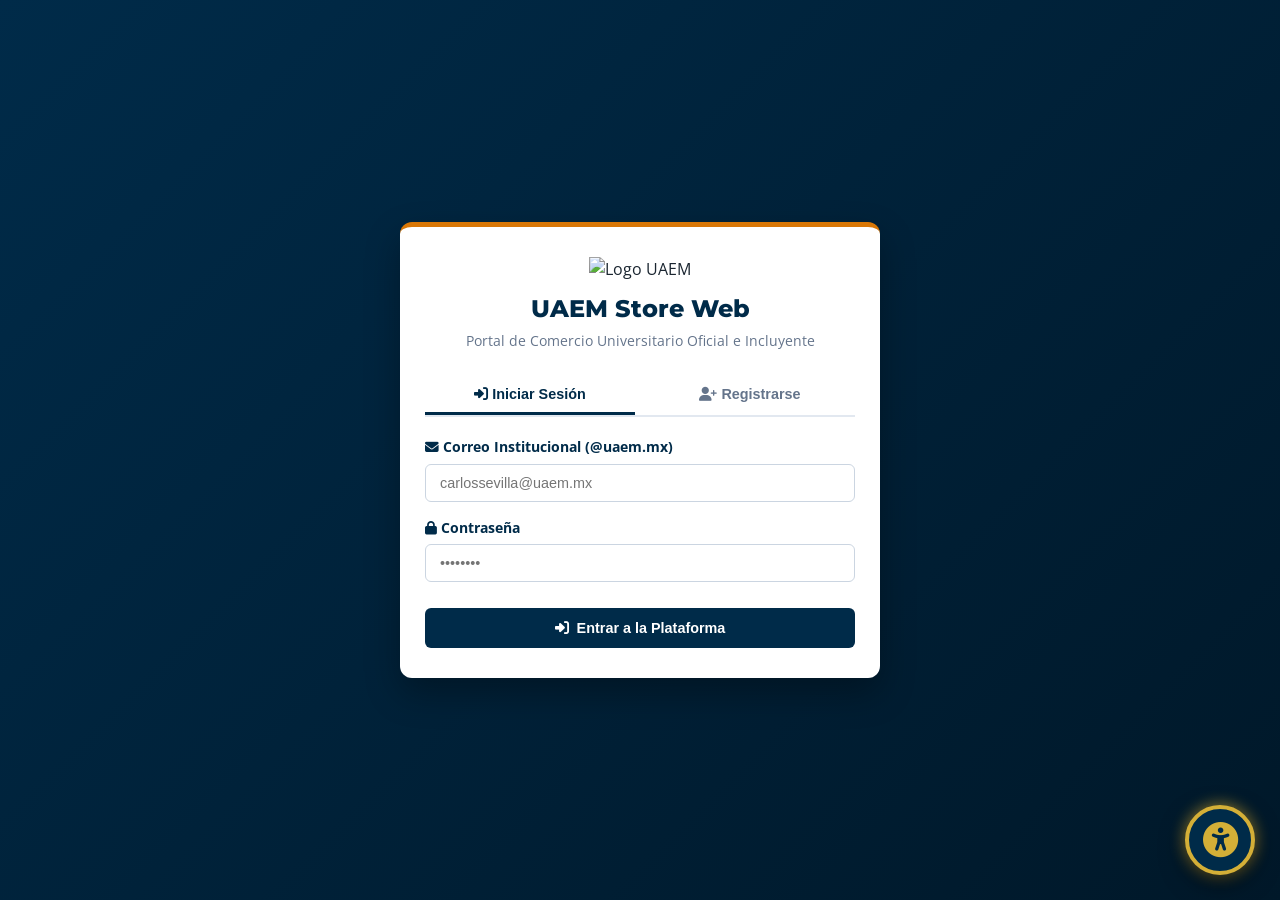
==== index.html @ d3c0f52d "Primer commit: Versión avanzada" ====
<!DOCTYPE html>
<html lang="es">
<head>
  <meta charset="UTF-8">
  <meta name="viewport" content="width=device-width, initial-scale=1.0, maximum-scale=1.0, user-scalable=no">
  <title>UAEM Store Web - Catálogo</title>
  
  <link href="https://fonts.googleapis.com/css2?family=Montserrat:wght@400;500;600;700;800&family=Open+Sans:wght@400;500;600&display=swap" rel="stylesheet">
  <link rel="stylesheet" href="https://cdnjs.cloudflare.com/ajax/libs/font-awesome/6.4.0/css/all.min.css">
  <link rel="stylesheet" href="https://cdn.jsdelivr.net/npm/sweetalert2@11/dist/sweetalert2.min.css">
  
  <!-- Estilos principales -->
  <link rel="stylesheet" href="main.css">

  <!-- Librería oficial de Supabase JS (Debe ir ANTES de main.js) -->
  <script src="https://cdn.jsdelivr.net/npm/@supabase/supabase-js@2"></script>
  <script src="https://cdn.jsdelivr.net/npm/sweetalert2@11"></script>
</head>
<body>

  <header>
    <div class="navbar">
      <a href="index.html" class="brand">
        <img src="https://upload.wikimedia.org/wikipedia/commons/2/25/Logo_uaem_morelos.png" alt="Escudo UAEM">
        <div><div class="brand-title">UAEM <span>Store Web</span></div><div class="brand-sub">UNIVERSIDAD AUTÓNOMA DEL ESTADO DE MORELOS</div></div>
      </a>
      <div class="nav-actions">
        <a href="index.html" class="nav-btn active"><i class="fa-solid fa-store"></i> Catálogo</a>
        <a href="mis-compras.html" class="nav-btn"><i class="fa-solid fa-receipt"></i> Mis Compras</a>
        <a href="mis-productos.html" class="nav-btn" id="btnNavMyProducts" style="display: none;"><i class="fa-solid fa-boxes-packing"></i> Mis Productos</a>
        <button class="nav-btn" onclick="openAddModal()"><i class="fa-solid fa-plus-circle"></i> Vender</button>
        <a href="carrito.html" class="nav-btn"><i class="fa-solid fa-cart-shopping"></i> Carrito <span class="badge" id="cartBadge">0</span></a>
        
        <div class="user-pill">
          <div class="avatar" id="userAvatar">CS</div>
          <div class="user-info"><span class="user-name" id="userNameDisplay">Usuario</span><span class="user-role" id="userRoleDisplay">Alumno</span></div>
        </div>

        <button class="btn-logout-navbar" onclick="logout()" title="Cerrar Sesión">
          <i class="fa-solid fa-right-from-bracket"></i> <span>Salir</span>
        </button>
      </div>
    </div>
    <div class="user-bar">
      <span><i class="fa-solid fa-circle-check" style="color: #4ade80;"></i> Sesión Institucional Verificada: <strong id="userEmailDisplay">correo@uaem.mx</strong></span>
      <span><i class="fa-solid fa-location-dot"></i> Campus Chamilpa & Sedes UAEM</span>
    </div>
  </header>

  <main>
    <div class="controls-card">
      <div class="search-box">
        <i class="fa-solid fa-magnifying-glass"></i>
        <input type="text" id="searchInput" class="form-control" placeholder="Buscar por artículo, libro, vendedor o facultad..." oninput="filterProducts()">
      </div>
      <div class="filter-pills">
        <button class="pill active" onclick="setCategoryFilter('all', this)">Todos</button>
        <button class="pill" onclick="setCategoryFilter('libros', this)"><i class="fa-solid fa-book"></i> Libros & Apuntes</button>
        <button class="pill" onclick="setCategoryFilter('papeleria', this)"><i class="fa-solid fa-pen-ruler"></i> Papelería</button>
        <button class="pill" onclick="setCategoryFilter('electronica', this)"><i class="fa-solid fa-laptop"></i> Electrónica</button>
        <button class="pill" onclick="setCategoryFilter('ropa', this)"><i class="fa-solid fa-shirt"></i> Ropa & Identidad</button>
        <button class="pill" onclick="setCategoryFilter('otros', this)"><i class="fa-solid fa-utensils"></i> Snacks & Salud</button>
      </div>
    </div>

    <div class="grid" id="productsGrid"></div>
  </main>

  <!-- MODAL DE PUBLICAR ARTÍCULO -->
  <div class="modal-overlay" id="productModal">
    <div class="modal-card">
      <div class="modal-header">
        <h3><i class="fa-solid fa-plus-circle"></i> Publicar Artículo en UAEM Store</h3>
        <span class="close-modal" onclick="closeProductModal()">&times;</span>
      </div>
      <form id="productForm" onsubmit="saveProductSubmit(event)">
        <div class="form-group"><label for="pName">Nombre del Producto</label><input type="text" id="pName" class="form-control" placeholder="Ej. Calculadora Casio" required></div>
        <div class="form-group">
          <label for="pCategory">Categoría</label>
          <select id="pCategory" class="form-control" required>
            <option value="libros">Libros & Apuntes</option>
            <option value="papeleria">Papelería y Arquitectura</option>
            <option value="electronica">Electrónica & Gadgets</option>
            <option value="ropa">Ropa e Identidad UAEM</option>
            <option value="otros">Snacks, Salud & General</option>
          </select>
        </div>
        <div style="display: flex; gap: 15px;">
          <div class="form-group" style="flex: 1;"><label for="pPrice">Precio ($ MXN)</label><input type="number" id="pPrice" class="form-control" min="1" step="0.5" required></div>
          <div class="form-group" style="flex: 1;"><label for="pStock">Unidades (Stock)</label><input type="number" id="pStock" class="form-control" min="1" required></div>
        </div>
        <div class="form-group">
          <label for="pSchedule"><i class="fa-solid fa-clock"></i> Horario de Entrega</label>
          <select id="pSchedule" class="form-control" required>
            <option value="Turno Matutino (7:00 AM - 1:00 PM)">Turno Matutino (7:00 AM - 1:00 PM)</option>
            <option value="Turno Vespertino (1:00 PM - 7:00 PM)">Turno Vespertino (1:00 PM - 7:00 PM)</option>
            <option value="Horario de Profesor (Previa Cita Cubículo)">Horario de Profesor / Cubículo</option>
            <option value="Entrega Inmediata entre Clases">Entrega Inmediata entre Clases</option>
          </select>
        </div>

        <div class="form-group">
          <label for="pDeliveryPoint"><i class="fa-solid fa-shield-cat" style="color: #059669;"></i> Punto de Entrega Seguro (Cámara & Botón de Pánico)</label>
          <select id="pDeliveryPoint" class="form-control" required></select>
        </div>

        <div class="form-group"><label for="pImage">URL de Imagen (Opcional)</label><input type="url" id="pImage" class="form-control"></div>
        <div style="background: #f1f5f9; padding: 12px; border-radius: 6px; margin-bottom: 18px; font-size: 0.82rem;"><i class="fa-solid fa-user-check"></i> <strong>Vendedor:</strong> <span id="detectedSeller"></span></div>
        <button type="submit" class="btn btn-primary" style="width: 100%;"><i class="fa-solid fa-cloud-arrow-up"></i> Publicar en Catálogo</button>
      </form>
    </div>
  </div>

  <footer>
    <p><strong>UAEM Store Web &copy; 2026</strong> - Portal Oficial de Comercio Universitario Incluyente</p>
  </footer>

  <script src="main.js"></script>
</body>
</html>
---- main.css ----
:root {
  --uaem-blue-dark: #001f3f;
  --uaem-blue-main: #002b49;
  --uaem-blue-light: #00407a;
  --uaem-blue-hover: #00569e;
  --uaem-gold: #d4af37;
  --uaem-white: #ffffff;
  --bg-gray: #f4f6f9;
  --card-bg: #ffffff;
  --text-main: #1a2530;
  --text-muted: #5a6e7f;
  --border-color: #cbd5e1;
  --danger: #d9534f;
  --success: #28a745;
  --radius: 10px;
  --shadow: 0 4px 15px rgba(0, 31, 63, 0.08);
  --app-font: 'Open Sans', sans-serif;
  --line-spacing: 1.5;
  --word-spacing: 0px;
  --letter-spacing: 0px;
}

* { box-sizing: border-box; margin: 0; padding: 0; }
html, body { 
  font-size: 100%; 
  scroll-behavior: auto !important;
  width: 100%;
  max-width: 100vw;
  overflow-x: hidden !important;
}
body {
  font-family: var(--app-font);
  background-color: var(--bg-gray);
  color: var(--text-main);
  min-height: 100vh;
  display: flex;
  flex-direction: column;
  line-height: var(--line-spacing);
  word-spacing: var(--word-spacing);
  letter-spacing: var(--letter-spacing);
  transition: background-color 0.3s, color 0.3s;
}
h1, h2, h3, h4, h5, h6 { font-family: 'Montserrat', sans-serif; }

/* MODO ACCESIBILIDAD Y CONTRASTES */
body.accessible-dyslexic { --app-font: Arial, Helvetica, sans-serif !important; font-weight: 500; }

body.high-contrast-dark {
  --bg-gray: #000000 !important;
  --card-bg: #121212 !important;
  --text-main: #ffffff !important;
  --text-muted: #ffff00 !important;
  --border-color: #ffd700 !important;
  --uaem-blue-dark: #000000 !important;
  --uaem-blue-main: #111111 !important;
  --uaem-blue-light: #222222 !important;
}

body.high-contrast-dark .card, 
body.high-contrast-dark .table-container,
body.high-contrast-dark .controls-card,
body.high-contrast-dark .auth-card,
body.high-contrast-dark .modal-card,
body.high-contrast-dark .accessibility-panel,
body.high-contrast-dark .acc-section-box {
  background-color: #0d0d0d !important;
  border: 2px solid #ffd700 !important;
  color: #ffffff !important;
}

body.high-contrast-dark .acc-tile { background-color: #121212 !important; border: 2px solid #ffd700 !important; color: #ffffff !important; }
body.high-contrast-dark .acc-tile i { color: #ffff00 !important; }
body.high-contrast-dark .acc-tile span { color: #ffffff !important; }
body.high-contrast-dark .acc-tile.active { background-color: #ffd700 !important; color: #000000 !important; }
body.high-contrast-dark .acc-tile.active i, body.high-contrast-dark .acc-tile.active span { color: #000000 !important; }
body.high-contrast-dark .acc-section-title { color: #ffff00 !important; }
body.high-contrast-dark .acc-section-sub { color: #ffffff !important; font-weight: 600 !important; }
body.high-contrast-dark .acc-pill-btn { background-color: #1a1a1a !important; color: #ffffff !important; border: 2px solid #ffd700 !important; }
body.high-contrast-dark .acc-pill-btn.active { background-color: #ffd700 !important; color: #000000 !important; font-weight: 800 !important; }
body.high-contrast-dark .acc-reset-btn { color: #ffff00 !important; }
body.high-contrast-dark .card-title, body.high-contrast-dark h2, body.high-contrast-dark h3, body.high-contrast-dark h4, body.high-contrast-dark th, body.high-contrast-dark .card-price, body.high-contrast-dark .auth-header h2, body.high-contrast-dark .form-group label { color: #ffff00 !important; }
body.high-contrast-dark .auth-header p, body.high-contrast-dark .auth-toggle { color: #ffffff !important; }
body.high-contrast-dark .form-control, body.high-contrast-dark select.form-control, body.high-contrast-dark input.form-control { background-color: #111111 !important; color: #ffffff !important; border: 2px solid #ffd700 !important; }
body.high-contrast-dark .form-control::placeholder { color: #fef08a !important; }
body.high-contrast-dark .btn-link-action { color: #ffff00 !important; text-decoration: underline !important; }
body.high-contrast-dark .pill { background-color: #1a1a1a !important; color: #ffffff !important; border: 1.5px solid #ffd700 !important; }
body.high-contrast-dark .pill.active { background-color: #ffd700 !important; color: #000000 !important; font-weight: 800 !important; }
body.high-contrast-dark .search-box input { background-color: #111111 !important; color: #ffffff !important; border: 2px solid #ffd700 !important; }
body.high-contrast-dark .seller-box { background: #181818 !important; border: 1.5px solid #ffd700 !important; border-left: 6px solid #ffd700 !important; }
body.high-contrast-dark .seller-name { color: #ffd700 !important; }
body.high-contrast-dark .seller-schedule { color: #38bdf8 !important; font-weight: 700 !important; }

body.high-contrast-light {
  --bg-gray: #ffffff !important;
  --card-bg: #ffffff !important;
  --text-main: #000000 !important;
  --text-muted: #002b49 !important;
  --border-color: #002b49 !important;
  --uaem-blue-dark: #001020 !important;
  --uaem-blue-main: #002b49 !important;
  --uaem-blue-light: #00407a !important;
}

body.high-contrast-light .card, body.high-contrast-light .controls-card, body.high-contrast-light .table-container { border: 2px solid #002b49 !important; }
html.filter-monochrome { filter: grayscale(100%) !important; }
body.highlight-links a, body.highlight-links button { outline: 4px dashed #d4af37 !important; outline-offset: 3px !important; }
body.highlight-headers h1, body.highlight-headers h2, body.highlight-headers h3, body.highlight-headers h4 { background-color: #fef08a !important; color: #000000 !important; padding: 2px 6px; border-radius: 4px; }
body.cursor-large-white, body.cursor-large-white * { cursor: url('data:image/svg+xml;utf8,<svg xmlns="http://www.w3.org/2000/svg" width="36" height="36" viewBox="0 0 24 24" fill="white" stroke="black" stroke-width="2"><path d="M3 3l7 18 3-7 7-3L3 3z"/></svg>'), auto !important; }
body.cursor-large-black, body.cursor-large-black * { cursor: url('data:image/svg+xml;utf8,<svg xmlns="http://www.w3.org/2000/svg" width="36" height="36" viewBox="0 0 24 24" fill="black" stroke="white" stroke-width="2"><path d="M3 3l7 18 3-7 7-3L3 3z"/></svg>'), auto !important; }
*:focus-visible { outline: 4px solid var(--uaem-gold) !important; outline-offset: 3px !important; }

/* AUTH Y COMPONENTES */
.auth-body {
  background: linear-gradient(135deg, rgba(0, 31, 63, 0.94) 0%, rgba(0, 43, 73, 0.96) 100%), 
              url('https://images.unsplash.com/photo-1541829070764-84a7d30dd3f3?auto=format&fit=crop&w=1920&q=80') center/cover no-repeat !important;
  min-height: 100vh;
  display: flex;
  align-items: center;
  justify-content: center;
  padding: 20px;
}
.auth-card {
  background: var(--uaem-white);
  width: 100%;
  max-width: 490px;
  border-radius: 12px;
  box-shadow: 0 15px 40px rgba(0,0,0,0.6);
  padding: 38px 32px;
  border-top: 7px solid var(--uaem-gold);
}
.auth-header { text-align: center; margin-bottom: 25px; }
.auth-header img { height: 78px; margin-bottom: 12px; }
.auth-header h2 { color: var(--uaem-blue-main); font-size: 1.55rem; font-weight: 800; }
.auth-header p { color: var(--text-muted); font-size: 0.9rem; margin-top: 4px; }

.form-group { margin-bottom: 18px; }
.form-group label { display: block; font-weight: 600; font-size: 0.85rem; color: var(--uaem-blue-main); margin-bottom: 6px; }
.form-control { width: 100%; padding: 11px 14px; border: 1.5px solid var(--border-color); border-radius: 6px; font-size: 0.95rem; transition: all 0.2s; }
.form-control:focus { outline: none; border-color: var(--uaem-blue-main); box-shadow: 0 0 0 3px rgba(0, 43, 73, 0.15); }
.btn { display: inline-flex; align-items: center; justify-content: center; gap: 8px; padding: 10px 18px; border-radius: 6px; font-weight: 600; font-size: 0.9rem; cursor: pointer; border: none; transition: background 0.2s, transform 0.1s; text-decoration: none; }
.btn-primary { background: var(--uaem-blue-main); color: var(--uaem-white); }
.btn-primary:hover { background: var(--uaem-blue-light); }
.btn-secondary { background: #e2e8f0; color: var(--text-main); }
.btn-secondary:hover { background: #cbd5e1; }
.btn-warning { background: var(--uaem-gold); color: var(--uaem-blue-dark); }
.btn-warning:hover { background: #c29d2b; }
.btn-danger { background: var(--danger); color: white; }
.btn-danger:hover { background: #b52a25; }
.btn-disabled { background: #cbd5e1; color: #64748b; cursor: not-allowed; }

.auth-toggle { text-align: center; margin-top: 20px; font-size: 0.88rem; color: var(--text-muted); }
.btn-link-action { background: none; border: none; color: var(--uaem-blue-main); font-weight: 800; font-size: 0.9rem; cursor: pointer; text-decoration: underline; padding: 4px 8px; border-radius: 4px; transition: color 0.2s, background 0.2s; }
.btn-link-action:hover { color: var(--uaem-blue-hover); background: rgba(0, 43, 73, 0.08); }

/* HEADER NAVBAR */
header { background: var(--uaem-blue-dark); color: var(--uaem-white); border-bottom: 3px solid var(--uaem-gold); position: sticky; top: 0; z-index: 1000; width: 100%; }
.navbar { max-width: 1300px; margin: 0 auto; padding: 12px 24px; display: flex; align-items: center; justify-content: space-between; gap: 15px; flex-wrap: wrap; }
.brand { display: flex; align-items: center; gap: 14px; text-decoration: none; color: white; }
.brand img { height: 48px; background: white; padding: 4px; border-radius: 6px; }
.brand-title { font-size: 1.35rem; font-weight: 800; letter-spacing: -0.5px; }
.brand-title span { color: var(--uaem-gold); }
.brand-sub { font-size: 0.72rem; opacity: 0.8; letter-spacing: 0.5px; }
.nav-actions { display: flex; align-items: center; gap: 8px; flex-wrap: wrap; }
.nav-btn { background: rgba(255,255,255,0.1); color: white; border: 1px solid rgba(255,255,255,0.2); padding: 8px 12px; border-radius: 6px; cursor: pointer; font-size: 0.85rem; font-weight: 600; display: flex; align-items: center; gap: 6px; transition: all 0.2s; text-decoration: none; }
.nav-btn:hover, .nav-btn.active { background: var(--uaem-blue-light); border-color: white; }
.badge { background: var(--uaem-gold); color: var(--uaem-blue-dark); font-weight: 800; font-size: 0.75rem; padding: 2px 7px; border-radius: 20px; }
.user-pill { display: flex; align-items: center; gap: 8px; background: rgba(255,255,255,0.08); padding: 6px 12px; border-radius: 30px; border: 1px solid rgba(255,255,255,0.15); }
.avatar { width: 32px; height: 32px; background: var(--uaem-gold); color: var(--uaem-blue-dark); border-radius: 50%; display: flex; align-items: center; justify-content: center; font-weight: 800; font-size: 0.85rem; }
.user-info { display: flex; flex-direction: column; }
.user-name { font-size: 0.85rem; font-weight: 700; }
.user-role { font-size: 0.7rem; opacity: 0.8; }
.user-bar { background: var(--uaem-blue-main); color: white; padding: 6px 24px; font-size: 0.8rem; display: flex; justify-content: space-between; border-bottom: 1px solid rgba(255,255,255,0.1); flex-wrap: wrap; gap: 10px; }

/* BOTÓN DESTACADO PARA CERRAR SESIÓN */
.btn-logout-navbar {
  display: inline-flex;
  align-items: center;
  gap: 6px;
  background-color: #dc2626;
  color: #ffffff;
  border: 2px solid #ef4444;
  padding: 8px 14px;
  border-radius: 8px;
  font-weight: 700;
  font-size: 0.85rem;
  cursor: pointer;
  transition: all 0.2s ease-in-out;
  box-shadow: 0 2px 8px rgba(220, 38, 38, 0.3);
}
.btn-logout-navbar:hover {
  background-color: #b91c1c;
  border-color: #fca5a5;
  transform: translateY(-1px);
  box-shadow: 0 4px 12px rgba(220, 38, 38, 0.5);
}
.btn-logout-navbar i { font-size: 1rem; }

body.high-contrast-dark .btn-logout-navbar {
  background-color: #991b1b !important;
  border: 2px solid #ffd700 !important;
  color: #ffffff !important;
}
body.high-contrast-dark .btn-logout-navbar:hover {
  background-color: #ffd700 !important;
  color: #000000 !important;
}

main { max-width: 1300px; margin: 0 auto; padding: 25px 24px; flex: 1; width: 100%; }

.controls-card { background: var(--card-bg); border-radius: var(--radius); padding: 20px; margin-bottom: 25px; box-shadow: var(--shadow); border: 1.5px solid var(--border-color); display: flex; flex-wrap: wrap; gap: 15px; align-items: center; justify-content: space-between; }
.search-box { flex: 1; min-width: 260px; position: relative; }
.search-box i { position: absolute; left: 14px; top: 50%; transform: translateY(-50%); color: var(--text-muted); }
.search-box input { padding-left: 40px; }
.filter-pills { display: flex; gap: 8px; flex-wrap: wrap; }
.pill { background: #edf2f7; color: var(--text-main); border: 1px solid #cbd5e1; padding: 7px 14px; border-radius: 20px; font-size: 0.85rem; font-weight: 600; cursor: pointer; transition: all 0.2s; }
.pill:hover, .pill.active { background: var(--uaem-blue-main); color: white; border-color: var(--uaem-blue-main); }

.grid { display: grid; grid-template-columns: repeat(auto-fill, minmax(280px, 1fr)); gap: 22px; }
.card { background: var(--card-bg); border-radius: var(--radius); overflow: hidden; box-shadow: var(--shadow); border: 1.5px solid var(--border-color); display: flex; flex-direction: column; transition: transform 0.2s, box-shadow 0.2s; }
.card:hover { transform: translateY(-4px); box-shadow: 0 8px 25px rgba(0, 31, 63, 0.12); }
.card.out-of-stock { filter: grayscale(100%); opacity: 0.75; background: #f1f5f9; }
.card-img-wrap { position: relative; height: 180px; background: #e2e8f0; }
.card-img { width: 100%; height: 100%; object-fit: cover; }
.category-tag { position: absolute; top: 10px; right: 10px; background: rgba(0, 31, 63, 0.85); color: white; font-size: 0.7rem; font-weight: 700; text-transform: uppercase; padding: 4px 8px; border-radius: 4px; }
.soldout-tag { position: absolute; top: 10px; left: 10px; background: #d9534f; color: white; font-size: 0.75rem; font-weight: 800; text-transform: uppercase; padding: 4px 10px; border-radius: 4px; }
.card-body { padding: 18px; flex: 1; display: flex; flex-direction: column; justify-content: space-between; }
.card-title { font-size: 1rem; font-weight: 700; color: var(--uaem-blue-main); margin-bottom: 6px; line-height: 1.3; }
.card-price { font-size: 1.25rem; font-weight: 800; color: var(--text-main); margin-bottom: 12px; }

.seller-box { background: #f8fafc; border-radius: 6px; padding: 10px; border: 1px solid #cbd5e1; border-left: 4px solid var(--uaem-blue-main); margin-bottom: 15px; font-size: 0.8rem; }
.seller-name { font-weight: 700; color: var(--uaem-blue-main); display: flex; align-items: center; gap: 5px; }
.seller-faculty { color: var(--text-muted); font-size: 0.75rem; margin-top: 2px; }
.seller-schedule { color: #00569e; font-size: 0.75rem; margin-top: 4px; font-weight: 600; display: flex; align-items: center; gap: 4px; }

/* ESTILOS DEL PUNTO DE ENTREGA SEGURO EN TARJETA */
.seller-location {
  color: #059669;
  font-size: 0.75rem;
  margin-top: 5px;
  font-weight: 700;
  display: flex;
  align-items: center;
  gap: 5px;
}

body.high-contrast-dark .seller-location {
  color: #4ade80 !important;
}

.card-footer { display: flex; justify-content: space-between; align-items: center; margin-top: auto; gap: 10px; }
.stock-info { font-size: 0.78rem; font-weight: 600; color: var(--text-muted); }
.stock-info.low { color: var(--danger); font-weight: 800; }

.table-container { background: white; border-radius: var(--radius); box-shadow: var(--shadow); border: 1.5px solid var(--border-color); padding: 25px; margin-bottom: 25px; }
.table-header { display: flex; justify-content: space-between; align-items: center; margin-bottom: 20px; border-bottom: 2px solid var(--bg-gray); padding-bottom: 15px; }
.table-header h2 { color: var(--uaem-blue-main); font-size: 1.4rem; font-weight: 700; }
table { width: 100%; border-collapse: collapse; margin-bottom: 20px; }
th { text-align: left; padding: 12px; background: #f1f5f9; color: var(--uaem-blue-main); font-weight: 700; font-size: 0.85rem; }
td { padding: 14px 12px; border-bottom: 1px solid #e2e8f0; font-size: 0.9rem; vertical-align: middle; }
.cart-summary { display: flex; justify-content: flex-end; align-items: center; gap: 20px; font-size: 1.2rem; font-weight: 800; }

.modal-overlay { position: fixed; top: 0; left: 0; right: 0; bottom: 0; background: rgba(0, 31, 63, 0.75); z-index: 9998; display: none; align-items: center; justify-content: center; padding: 20px; }
.modal-overlay.active { display: flex; }
.modal-card { background: white; width: 100%; max-width: 550px; border-radius: var(--radius); padding: 30px; box-shadow: 0 10px 30px rgba(0,0,0,0.3); max-height: 90vh; overflow-y: auto; }
.modal-header { display: flex; justify-content: space-between; align-items: center; margin-bottom: 20px; }
.modal-header h3 { color: var(--uaem-blue-main); font-size: 1.3rem; }
.close-modal { cursor: pointer; font-size: 1.3rem; color: var(--text-muted); }
.table-input { width: 90px; padding: 6px; border: 1px solid var(--border-color); border-radius: 4px; font-weight: 700; }

footer { background: var(--uaem-blue-dark); color: white; text-align: center; padding: 20px; margin-top: auto; font-size: 0.85rem; border-top: 3px solid var(--uaem-gold); }
.empty-state { text-align: center; padding: 50px 20px; color: var(--text-muted); }
.empty-state i { font-size: 3rem; margin-bottom: 15px; opacity: 0.4; color: var(--uaem-blue-main); }
.pay-badge { display: inline-flex; align-items: center; gap: 5px; padding: 4px 10px; border-radius: 20px; font-size: 0.75rem; font-weight: 700; }
.pay-cash { background: #dcfce7; color: #166534; }
.pay-transfer { background: #dbeafe; color: #1e40af; }
.status-badge-success { display: inline-flex; align-items: center; gap: 6px; padding: 6px 14px; border-radius: 20px; font-size: 0.8rem; font-weight: 700; background: #28a745; color: #ffffff; box-shadow: 0 2px 6px rgba(40, 167, 69, 0.25); }
.out-alert { background: #fee2e2; color: #991b1b; padding: 4px 8px; border-radius: 4px; font-size: 0.75rem; font-weight: 700; display: inline-flex; align-items: center; gap: 5px; margin-top: 4px; }

/* ACCESIBILIDAD FLOTANTE */
.btn-accessibility-floating { position: fixed !important; bottom: 25px !important; right: 25px !important; width: 70px !important; height: 70px !important; border-radius: 50% !important; background: var(--uaem-blue-main) !important; color: var(--uaem-gold) !important; border: 4px solid var(--uaem-gold) !important; font-size: 2.2rem !important; cursor: pointer !important; z-index: 2147483647 !important; pointer-events: auto !important; box-shadow: 0 8px 25px rgba(0, 0, 0, 0.6), 0 0 15px rgba(212, 175, 55, 0.8) !important; display: flex !important; align-items: center !important; justify-content: center !important; transition: transform 0.2s, background 0.2s !important; }
.btn-accessibility-floating:hover { transform: scale(1.1) !important; background: var(--uaem-blue-light) !important; }

.accessibility-panel { position: fixed !important; bottom: 105px !important; right: 20px !important; width: 500px; max-width: 92vw; max-height: 80vh; overflow-y: auto; background: var(--uaem-white); border-radius: 16px; box-shadow: 0 15px 45px rgba(0,0,0,0.45); border: 3px solid var(--uaem-gold); padding: 20px; z-index: 2147483646 !important; pointer-events: auto !important; display: none; flex-direction: column; gap: 16px; }
.accessibility-panel.active { display: flex; }
.acc-header { text-align: center; background: var(--uaem-blue-main); color: white; padding: 12px; border-radius: 12px 12px 8px 8px; font-size: 1.25rem; font-weight: 800; letter-spacing: 0.5px; margin: -20px -20px 10px -20px; border-bottom: 3px solid var(--uaem-gold); }
.acc-grid { display: grid; grid-template-columns: repeat(3, 1fr); gap: 10px; }
.acc-tile { background: #ffffff; border: 2px solid #cbd5e1; border-radius: 10px; padding: 12px 6px; display: flex; flex-direction: column; align-items: center; justify-content: center; text-align: center; cursor: pointer; min-height: 95px; transition: all 0.2s; gap: 6px; }
.acc-tile:hover { border-color: var(--uaem-blue-main); background: #eef6ff; }
.acc-tile.active { background: var(--uaem-blue-main); color: white; border-color: var(--uaem-gold); }
.acc-tile i { font-size: 1.5rem; color: #00407a; }
.acc-tile.active i { color: var(--uaem-gold); }
.acc-tile span { font-size: 0.8rem; font-weight: 700; line-height: 1.2; }
.acc-section-box { background: #f8fafc; border: 1.5px solid #cbd5e1; border-radius: 10px; padding: 14px; }
.acc-section-title { font-size: 1rem; font-weight: 800; color: var(--uaem-blue-main); display: flex; align-items: center; gap: 8px; margin-bottom: 4px; }
.acc-section-sub { font-size: 0.8rem; color: var(--text-muted); margin-bottom: 10px; }
.acc-pill-group { display: flex; gap: 6px; margin-bottom: 10px; flex-wrap: wrap; }
.acc-pill-btn { flex: 1 1 45%; padding: 8px; border: 1.5px solid #cbd5e1; background: white; border-radius: 20px; font-size: 0.78rem; font-weight: 700; cursor: pointer; text-align: center; }
.acc-pill-btn.active { background: var(--uaem-blue-main); color: white; border-color: var(--uaem-blue-main); }
.acc-slider-row { display: flex; align-items: center; gap: 10px; }
.acc-slider-row input[type="range"] { flex: 1; height: 8px; accent-color: var(--uaem-blue-main); }
.acc-reset-btn { background: transparent; border: none; color: var(--uaem-blue-hover); font-size: 0.85rem; font-weight: 700; cursor: pointer; display: flex; align-items: center; justify-content: center; gap: 6px; margin-top: 10px; width: 100%; }

/* REGULACIONES MÓVILES (RESPONSIVE UX) */
@media (max-width: 768px) {
  .navbar {
    flex-direction: column;
    align-items: stretch;
    padding: 10px 14px;
    gap: 10px;
  }
  
  .brand {
    justify-content: center;
  }

  .nav-actions {
    display: grid;
    grid-template-columns: repeat(3, 1fr);
    gap: 6px;
    width: 100%;
  }

  .nav-btn {
    justify-content: center;
    padding: 8px 4px;
    font-size: 0.75rem;
    text-align: center;
  }

  .user-pill {
    grid-column: span 2;
    justify-content: center;
  }

  .btn-logout-navbar {
    grid-column: span 1;
    justify-content: center;
    padding: 6px 10px;
    font-size: 0.8rem;
  }

  .user-bar {
    flex-direction: column;
    text-align: center;
    gap: 4px;
    font-size: 0.75rem;
  }

  .controls-card {
    padding: 12px;
    gap: 12px;
  }

  .search-box {
    width: 100%;
  }

  .filter-pills {
    display: flex;
    overflow-x: auto;
    white-space: nowrap;
    padding-bottom: 6px;
    width: 100%;
    -webkit-overflow-scrolling: touch;
  }

  .pill {
    flex: 0 0 auto;
    font-size: 0.8rem;
    padding: 6px 12px;
  }

  .grid {
    grid-template-columns: 1fr;
    gap: 16px;
  }

  .card-img-wrap {
    height: 200px;
  }

  .table-container {
    padding: 14px 10px;
    overflow-x: auto;
    -webkit-overflow-scrolling: touch;
  }

  table {
    min-width: 600px;
  }

  .modal-card {
    width: 95vw;
    padding: 20px 14px;
    max-height: 85vh;
  }

  .btn-accessibility-floating {
    width: 55px !important;
    height: 55px !important;
    font-size: 1.6rem !important;
    bottom: 15px !important;
    right: 15px !important;
  }

  .accessibility-panel {
    right: 2.5vw !important;
    width: 95vw;
    bottom: 80px !important;
    max-height: 75vh;
    padding: 14px;
  }

  .acc-grid {
    grid-template-columns: repeat(2, 1fr);
    gap: 8px;
  }
}
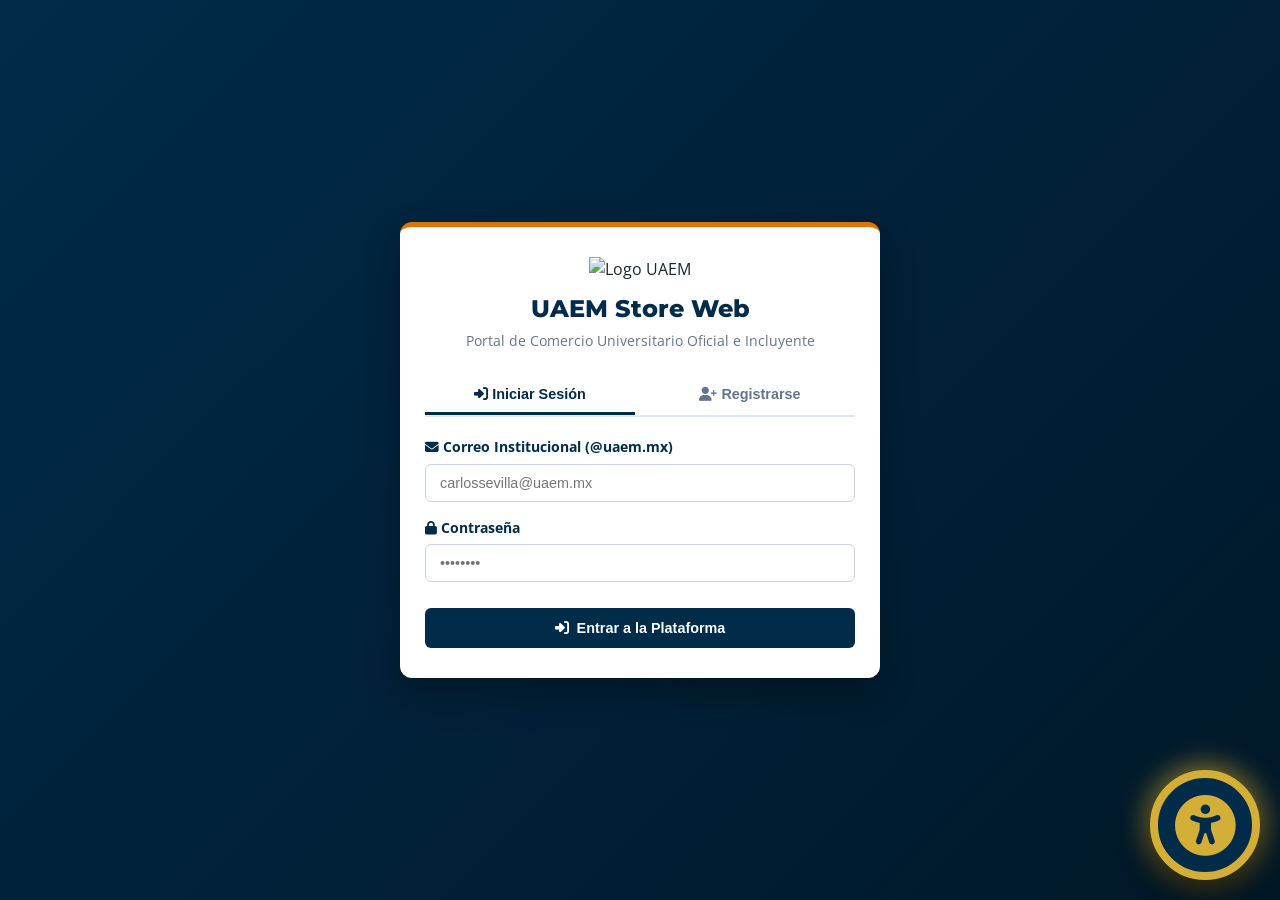
==== commit 184c65b3: "Ajuste de diseño basico" ====
--- a/index.html
+++ b/index.html
@@ -22,7 +22,7 @@
     <div class="navbar">
       <a href="index.html" class="brand">
         <img src="https://upload.wikimedia.org/wikipedia/commons/2/25/Logo_uaem_morelos.png" alt="Escudo UAEM">
-        <div><div class="brand-title">UAEM <span>Store Web</span></div><div class="brand-sub">UNIVERSIDAD AUTÓNOMA DEL ESTADO DE MORELOS</div></div>
+        <div><div class="brand-title">UAEM <span>Store Web</span></div></div>
       </a>
       <div class="nav-actions">
         <a href="index.html" class="nav-btn active"><i class="fa-solid fa-store"></i> Catálogo</a>
--- a/main.css
+++ b/main.css
@@ -277,8 +277,31 @@
 .out-alert { background: #fee2e2; color: #991b1b; padding: 4px 8px; border-radius: 4px; font-size: 0.75rem; font-weight: 700; display: inline-flex; align-items: center; gap: 5px; margin-top: 4px; }
 
 /* ACCESIBILIDAD FLOTANTE */
-.btn-accessibility-floating { position: fixed !important; bottom: 25px !important; right: 25px !important; width: 70px !important; height: 70px !important; border-radius: 50% !important; background: var(--uaem-blue-main) !important; color: var(--uaem-gold) !important; border: 4px solid var(--uaem-gold) !important; font-size: 2.2rem !important; cursor: pointer !important; z-index: 2147483647 !important; pointer-events: auto !important; box-shadow: 0 8px 25px rgba(0, 0, 0, 0.6), 0 0 15px rgba(212, 175, 55, 0.8) !important; display: flex !important; align-items: center !important; justify-content: center !important; transition: transform 0.2s, background 0.2s !important; }
-.btn-accessibility-floating:hover { transform: scale(1.1) !important; background: var(--uaem-blue-light) !important; }
+.btn-accessibility-floating { 
+  position: fixed !important; 
+  bottom: 30px !important; 
+  right: 30px !important; 
+  width: 160px !important;        /* Aumentado a 160px */
+  height: 160px !important;       /* Aumentado a 160px */
+  border-radius: 50% !important; 
+  background: var(--uaem-blue-main) !important; 
+  color: var(--uaem-gold) !important; 
+  border: 8px solid var(--uaem-gold) !important; /* Borde más grueso para resaltar */
+  font-size: 5.5rem !important;    /* Icono ultra grande */
+  cursor: pointer !important; 
+  z-index: 2147483647 !important; 
+  pointer-events: auto !important; 
+  box-shadow: 0 15px 40px rgba(0, 0, 0, 0.8), 0 0 30px rgba(212, 175, 55, 1) !important; 
+  display: flex !important; 
+  align-items: center !important; 
+  justify-content: center !important; 
+  transition: transform 0.2s, background 0.2s !important; 
+}
+
+.btn-accessibility-floating:hover { 
+  transform: scale(1.05) !important; 
+  background: var(--uaem-blue-light) !important; 
+}
 
 .accessibility-panel { position: fixed !important; bottom: 105px !important; right: 20px !important; width: 500px; max-width: 92vw; max-height: 80vh; overflow-y: auto; background: var(--uaem-white); border-radius: 16px; box-shadow: 0 15px 45px rgba(0,0,0,0.45); border: 3px solid var(--uaem-gold); padding: 20px; z-index: 2147483646 !important; pointer-events: auto !important; display: none; flex-direction: column; gap: 16px; }
 .accessibility-panel.active { display: flex; }
@@ -415,4 +438,12 @@
     grid-template-columns: repeat(2, 1fr);
     gap: 8px;
   }
+}
+
+.btn-accessibility-floating {
+    width: 110px !important;
+    height: 110px !important;
+    font-size: 3.8rem !important;
+    bottom: 20px !important;
+    right: 20px !important;
 }
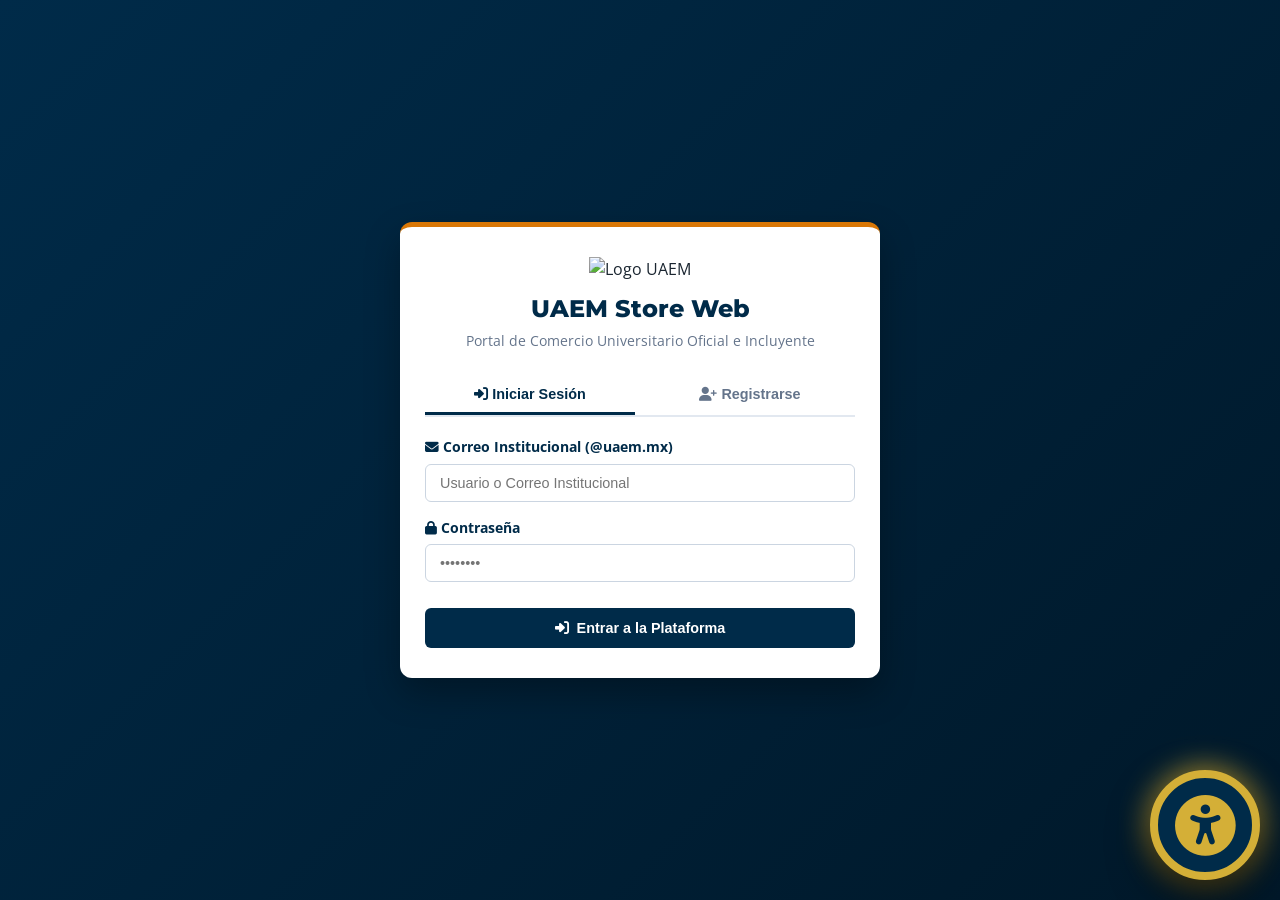
==== commit ca1d9f85: "Fase final del proyecto" ====
--- a/index.html
+++ b/index.html
@@ -31,6 +31,27 @@
         <button class="nav-btn" onclick="openAddModal()"><i class="fa-solid fa-plus-circle"></i> Vender</button>
         <a href="carrito.html" class="nav-btn"><i class="fa-solid fa-cart-shopping"></i> Carrito <span class="badge" id="cartBadge">0</span></a>
         
+        <!-- ========================================== -->
+        <!-- 🔔 BOTÓN DE NOTIFICACIONES Y DROPDOWN      -->
+        <!-- ========================================== -->
+        <div class="notification-wrapper" style="position: relative; display: inline-block;">
+          <button class="nav-btn" onclick="toggleNotificationDropdown()" title="Notificaciones del Sistema" style="position: relative;">
+            <i class="fa-solid fa-bell"></i>
+            <span class="badge" id="notifBadge" style="display: none;">0</span>
+          </button>
+          
+          <div class="notification-dropdown" id="notifDropdown">
+            <div class="notif-header">
+              <span><i class="fa-solid fa-bell"></i> Notificaciones UAEM</span>
+              <span style="font-size: 0.75rem; cursor: pointer; color: var(--uaem-gold);" onclick="clearNotifications()">Limpiar</span>
+            </div>
+            <div class="notif-body" id="notifListContainer">
+              <!-- Las alertas se inyectarán aquí dinámicamente -->
+            </div>
+          </div>
+        </div>
+        <!-- ========================================== -->
+
         <div class="user-pill">
           <div class="avatar" id="userAvatar">CS</div>
           <div class="user-info"><span class="user-name" id="userNameDisplay">Usuario</span><span class="user-role" id="userRoleDisplay">Alumno</span></div>
--- a/main.css
+++ b/main.css
@@ -66,6 +66,18 @@
   background-color: #0d0d0d !important;
   border: 2px solid #ffd700 !important;
   color: #ffffff !important;
+}
+
+/* Corrección para los encabezados y celdas de tablas en Alto Contraste Oscuro */
+body.high-contrast-dark th {
+  background-color: #1a1a1a !important;
+  color: #ffff00 !important;
+  border-bottom: 2px solid #ffd700 !important;
+}
+
+body.high-contrast-dark td {
+  color: #ffffff !important;
+  border-bottom: 1px solid rgba(255, 215, 0, 0.2) !important;
 }
 
 body.high-contrast-dark .acc-tile { background-color: #121212 !important; border: 2px solid #ffd700 !important; color: #ffffff !important; }
@@ -446,4 +458,173 @@
     font-size: 3.8rem !important;
     bottom: 20px !important;
     right: 20px !important;
+}
+
+/* ==========================================
+   POSICIONAMIENTO Y ESTILOS DEL MENÚ ADMIN (3 PUNTOS)
+   ========================================== */
+.card {
+  overflow: visible !important; /* Permite que el menú desplegable no se corte */
+}
+
+.admin-dropdown {
+  position: absolute;
+  top: 10px;
+  left: 10px;
+  z-index: 50;
+}
+
+.btn-admin-dots {
+  background: #002b49 !important;
+  color: #ffffff !important;
+  border: 2px solid #d4af37 !important;
+  width: 34px !important;
+  height: 34px !important;
+  border-radius: 50% !important;
+  cursor: pointer !important;
+  display: flex !important;
+  align-items: center !important;
+  justify-content: center !important;
+  font-size: 1rem !important;
+  box-shadow: 0 4px 12px rgba(0,0,0,0.4) !important;
+  transition: transform 0.2s !important;
+}
+
+.btn-admin-dots:hover {
+  transform: scale(1.15) !important;
+  background: #00407a !important;
+}
+
+.admin-dropdown-content {
+  display: none;
+  position: absolute;
+  left: 0;
+  top: 40px;
+  background-color: #ffffff;
+  min-width: 170px;
+  box-shadow: 0px 10px 25px rgba(0,0,0,0.3);
+  border-radius: 8px;
+  border: 1.5px solid #cbd5e1;
+  overflow: hidden;
+  z-index: 100;
+}
+
+.admin-dropdown:hover .admin-dropdown-content {
+  display: block;
+}
+
+.admin-dropdown-content a {
+  color: #002b49;
+  padding: 10px 14px;
+  text-decoration: none;
+  display: flex;
+  align-items: center;
+  gap: 8px;
+  font-size: 0.82rem;
+  font-weight: 700;
+  cursor: pointer;
+}
+
+.admin-dropdown-content a:hover {
+  background-color: #f1f5f9;
+}
+
+/* ==========================================
+   CORRECCIÓN DEL CONTENEDOR DE NOTIFICACIONES
+   ========================================== */
+.notification-wrapper {
+  position: relative !important;
+  display: inline-block !important;
+}
+
+.notification-dropdown {
+  display: none;
+  position: absolute;
+  right: 0;
+  top: 100%; /* Se coloca exactamente debajo de la barra de navegación */
+  margin-top: 8px;
+  width: 320px;
+  max-height: 400px;
+  background: var(--card-bg, #ffffff);
+  border-radius: 12px;
+  box-shadow: 0 10px 30px rgba(0,0,0,0.35);
+  border: 2px solid var(--uaem-gold);
+  z-index: 9999;
+  flex-direction: column;
+  overflow: hidden;
+}
+
+.notification-dropdown.active {
+  display: flex !important;
+}
+
+.notif-header {
+  background: var(--uaem-blue-main);
+  color: #ffffff;
+  padding: 10px 14px;
+  font-weight: 700;
+  font-size: 0.85rem;
+  display: flex;
+  justify-content: space-between;
+  align-items: center;
+  border-bottom: 2px solid var(--uaem-gold);
+}
+
+.notif-body {
+  overflow-y: auto;
+  max-height: 330px;
+  padding: 4px;
+  background: inherit;
+}
+
+.notif-item {
+  padding: 10px 12px;
+  border-bottom: 1px solid #e2e8f0;
+  font-size: 0.8rem;
+  display: flex;
+  flex-direction: column;
+  gap: 4px;
+}
+
+.notif-title {
+  font-weight: 700;
+  color: var(--uaem-blue-main);
+  display: flex;
+  align-items: center;
+  gap: 6px;
+}
+
+.notif-msg {
+  color: var(--text-main);
+  line-height: 1.3;
+}
+
+.notif-date {
+  font-size: 0.68rem;
+  color: var(--text-muted);
+}
+
+.notif-empty {
+  text-align: center;
+  padding: 25px 15px;
+  color: var(--text-muted);
+  font-size: 0.8rem;
+}
+
+/* Soporte para Alto Contraste Oscuro */
+body.high-contrast-dark .notification-dropdown {
+  background: #0d0d0d !important;
+  border: 2px solid #ffd700 !important;
+}
+
+body.high-contrast-dark .notif-item {
+  border-bottom: 1px solid rgba(255, 215, 0, 0.2);
+}
+
+body.high-contrast-dark .notif-title {
+  color: #ffff00 !important;
+}
+
+body.high-contrast-dark .notif-msg {
+  color: #ffffff !important;
 }
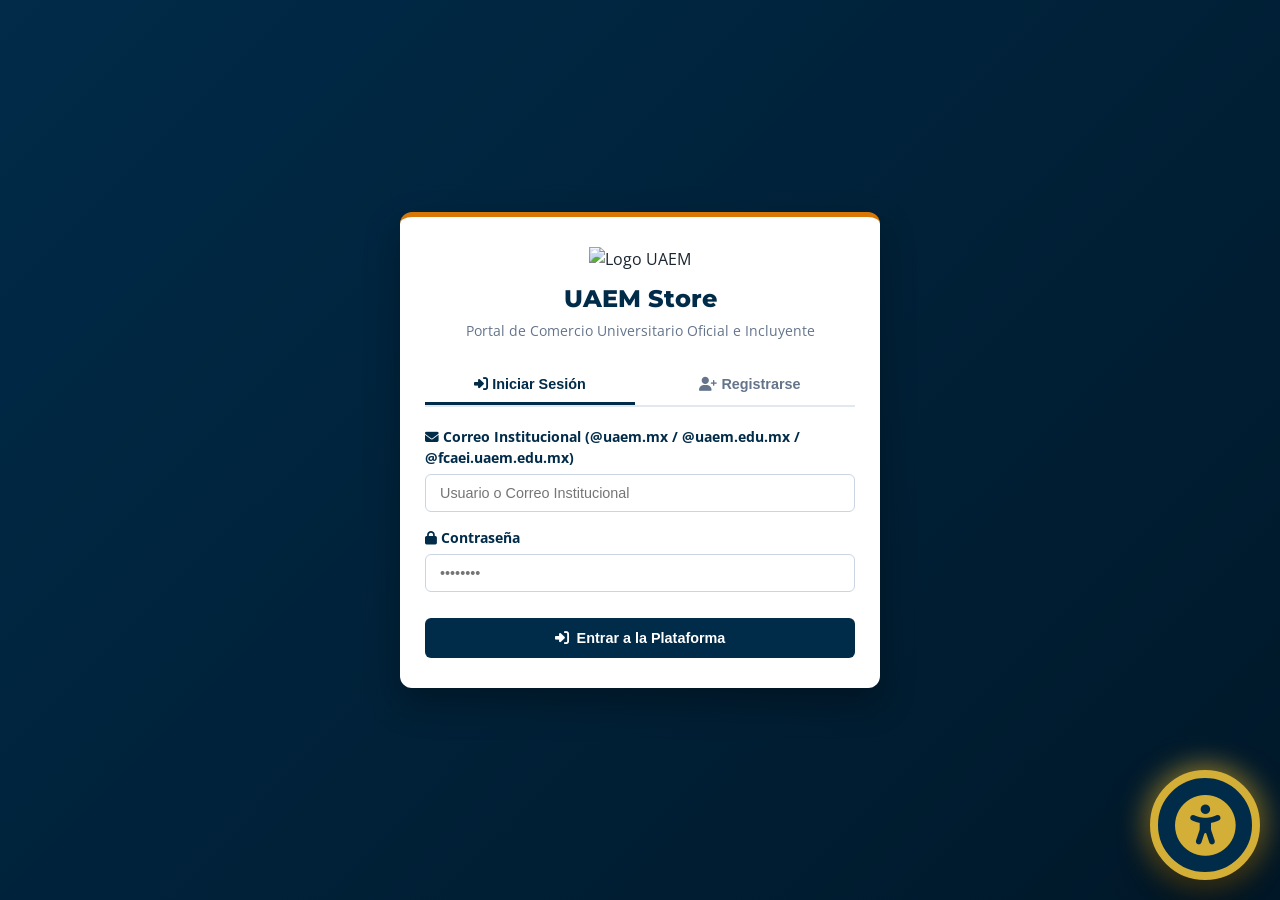
==== commit 5ba547f5: "proyecto final" ====
--- a/index.html
+++ b/index.html
@@ -22,44 +22,62 @@
     <div class="navbar">
       <a href="index.html" class="brand">
         <img src="https://upload.wikimedia.org/wikipedia/commons/2/25/Logo_uaem_morelos.png" alt="Escudo UAEM">
-        <div><div class="brand-title">UAEM <span>Store Web</span></div></div>
+        <div class="brand-title">UAEM <span>Store</span></div>
       </a>
       <div class="nav-actions">
         <a href="index.html" class="nav-btn active"><i class="fa-solid fa-store"></i> Catálogo</a>
         <a href="mis-compras.html" class="nav-btn"><i class="fa-solid fa-receipt"></i> Mis Compras</a>
         <a href="mis-productos.html" class="nav-btn" id="btnNavMyProducts" style="display: none;"><i class="fa-solid fa-boxes-packing"></i> Mis Productos</a>
-        <button class="nav-btn" onclick="openAddModal()"><i class="fa-solid fa-plus-circle"></i> Vender</button>
+        
         <a href="carrito.html" class="nav-btn"><i class="fa-solid fa-cart-shopping"></i> Carrito <span class="badge" id="cartBadge">0</span></a>
         
         <!-- ========================================== -->
-        <!-- 🔔 BOTÓN DE NOTIFICACIONES Y DROPDOWN      -->
+        <!-- MENÚ DESPLEGABLE DE PERFIL DE USUARIO      -->
         <!-- ========================================== -->
-        <div class="notification-wrapper" style="position: relative; display: inline-block;">
-          <button class="nav-btn" onclick="toggleNotificationDropdown()" title="Notificaciones del Sistema" style="position: relative;">
-            <i class="fa-solid fa-bell"></i>
-            <span class="badge" id="notifBadge" style="display: none;">0</span>
+        <div class="user-menu-wrapper" id="userMenuWrapper">
+          <button type="button" class="user-pill user-pill-btn" id="userPillBtn" onclick="toggleUserMenu(event)" aria-expanded="false">
+            <div class="avatar-wrap">
+              <div class="avatar" id="userAvatar">CS</div>
+              <span class="user-notif-dot" id="userNotifDot" style="display:none;"></span>
+            </div>
+            <div class="user-info" style="text-align:left;">
+              <span class="user-name" id="userNameDisplay">Usuario</span>
+              <span class="user-role" id="userRoleDisplay">Alumno</span>
+            </div>
+            <i class="fa-solid fa-chevron-down user-chevron"></i>
           </button>
-          
-          <div class="notification-dropdown" id="notifDropdown">
-            <div class="notif-header">
-              <span><i class="fa-solid fa-bell"></i> Notificaciones UAEM</span>
-              <span style="font-size: 0.75rem; cursor: pointer; color: var(--uaem-gold);" onclick="clearNotifications()">Limpiar</span>
+
+          <div class="user-dropdown" id="userDropdown">
+            <!-- 🔔 BOTÓN DE NOTIFICACIONES Y DROPDOWN -->
+            <div class="notification-wrapper" id="navNotificaciones" style="position: relative; width: 100%;">
+              <button type="button" class="user-dropdown-item" onclick="toggleNotificationDropdown()" title="Notificaciones del Sistema">
+                <span style="display:flex; align-items:center; gap:8px;">
+                  <i class="fa-solid fa-bell" style="color:var(--uaem-gold);"></i> Notificaciones UAEM
+                </span>
+                <span class="badge" id="notifBadge" style="display: none;">0</span>
+              </button>
+              
+              <div class="notification-dropdown" id="notifDropdown">
+                <div class="notif-header">
+                  <span><i class="fa-solid fa-bell"></i> Notificaciones UAEM</span>
+                  <span style="font-size: 0.75rem; cursor: pointer; color: var(--uaem-gold);" onclick="clearNotifications()">Limpiar</span>
+                </div>
+                <div class="notif-body" id="notifListContainer">
+                  <!-- Las alertas se inyectarán aquí dinámicamente -->
+                </div>
+              </div>
             </div>
-            <div class="notif-body" id="notifListContainer">
-              <!-- Las alertas se inyectarán aquí dinámicamente -->
-            </div>
+
+            <div class="user-dropdown-divider" id="userMenuDivider"></div>
+
+            <button type="button" class="user-dropdown-item logout-item" onclick="logout()" title="Cerrar Sesión">
+              <span style="display:flex; align-items:center; gap:8px;">
+                <i class="fa-solid fa-right-from-bracket"></i> Cerrar Sesión
+              </span>
+            </button>
           </div>
         </div>
         <!-- ========================================== -->
-
-        <div class="user-pill">
-          <div class="avatar" id="userAvatar">CS</div>
-          <div class="user-info"><span class="user-name" id="userNameDisplay">Usuario</span><span class="user-role" id="userRoleDisplay">Alumno</span></div>
-        </div>
-
-        <button class="btn-logout-navbar" onclick="logout()" title="Cerrar Sesión">
-          <i class="fa-solid fa-right-from-bracket"></i> <span>Salir</span>
-        </button>
       </div>
     </div>
     <div class="user-bar">
--- a/main.css
+++ b/main.css
@@ -627,4 +627,905 @@
 
 body.high-contrast-dark .notif-msg {
   color: #ffffff !important;
+}
+
+
+/* ==========================================
+   ESTILO EQUILIBRADO PARA EL BOTÓN DE NOTIFICACIONES
+   ========================================== */
+
+/* Botón de la campanita ligeramente más grande que el resto */
+.notification-wrapper button.nav-btn {
+    font-size: 1.15rem !important; 
+    padding: 10px 14px !important; 
+    min-width: 42px !important;
+    min-height: 42px !important;
+    border-radius: 8px !important; /* Bordes redondeados sutiles */
+    transition: all 0.2s ease;
+}
+
+/* Efecto hover suave */
+.notification-wrapper button.nav-btn:hover {
+    background-color: rgba(0, 43, 73, 0.08) !important;
+}
+
+/* Ajuste proporcional para el badge (número de notificaciones) */
+.notification-wrapper button.nav-btn .badge {
+    font-size: 0.7rem;
+    padding: 2px 5px;
+}
+
+/* ==========================================
+   SMART HEADER CON FIXED (MÁS CONFIABLE)
+   ========================================== */
+header {
+  position: fixed !important;
+  top: 0 !important;
+  left: 0 !important;
+  right: 0 !important;
+  width: 100% !important;
+  z-index: 1000 !important;
+  transition: transform 0.25s ease-in-out !important;
+}
+
+header.header-hidden {
+  transform: translateY(-100%) !important;
+}
+
+/* Compensa la altura del header fijo para que no tape el contenido */
+body:not(.auth-body) main {
+  padding-top: 120px !important;
+}
+
+@media (max-width: 768px) {
+  body:not(.auth-body) main {
+    padding-top: 175px !important;
+  }
+}
+
+/* ==========================================
+   MENÚ DESPLEGABLE DE USUARIO Y EFECTO NOTIFICACIÓN
+   ========================================== */
+.user-menu-wrapper {
+  position: relative;
+  display: inline-block;
+}
+
+.user-pill-btn {
+  cursor: pointer;
+  color: #ffffff;
+  transition: all 0.25s ease;
+}
+
+.user-pill-btn:hover {
+  background: rgba(255, 255, 255, 0.16);
+  border-color: var(--uaem-gold);
+}
+
+.user-chevron {
+  font-size: 0.72rem;
+  opacity: 0.85;
+  margin-left: 4px;
+  transition: transform 0.25s ease;
+}
+
+.user-menu-wrapper.open .user-chevron {
+  transform: rotate(180deg);
+}
+
+.avatar-wrap {
+  position: relative;
+  display: inline-flex;
+}
+
+/* Punto indicador en el avatar cuando hay notificaciones */
+.user-notif-dot {
+  position: absolute;
+  top: -2px;
+  right: -2px;
+  width: 11px;
+  height: 11px;
+  background-color: #ef4444;
+  border: 2px solid var(--uaem-blue-dark);
+  border-radius: 50%;
+  animation: pulseDot 1.6s infinite;
+}
+
+/* Efecto en todo el recuadro del nombre cuando tiene notificaciones */
+.user-pill-btn.has-notifications {
+  border-color: var(--uaem-gold) !important;
+  box-shadow: 0 0 12px rgba(212, 175, 55, 0.55);
+  animation: glowUserPill 2.2s infinite ease-in-out;
+}
+
+@keyframes pulseDot {
+  0%, 100% { transform: scale(1); opacity: 1; }
+  50% { transform: scale(1.28); opacity: 0.8; }
+}
+
+@keyframes glowUserPill {
+  0%, 100% { box-shadow: 0 0 8px rgba(212, 175, 55, 0.35); }
+  50% { box-shadow: 0 0 16px rgba(212, 175, 55, 0.85); }
+}
+
+/* Menú desplegable del usuario */
+.user-dropdown {
+  display: none;
+  position: absolute;
+  right: 0;
+  top: calc(100% + 10px);
+  min-width: 230px;
+  background: var(--card-bg, #ffffff);
+  border: 2px solid var(--uaem-gold);
+  border-radius: 12px;
+  box-shadow: 0 12px 30px rgba(0, 0, 0, 0.35);
+  padding: 6px;
+  z-index: 1200;
+  flex-direction: column;
+  gap: 4px;
+}
+
+.user-menu-wrapper.open .user-dropdown {
+  display: flex;
+}
+
+.user-dropdown-item {
+  width: 100%;
+  background: transparent;
+  border: none;
+  border-radius: 8px;
+  padding: 10px 12px;
+  font-size: 0.86rem;
+  font-weight: 700;
+  color: var(--uaem-blue-main);
+  display: flex;
+  align-items: center;
+  justify-content: space-between;
+  cursor: pointer;
+  transition: background 0.2s ease;
+}
+
+.user-dropdown-item:hover {
+  background: #f1f5f9;
+}
+
+.user-dropdown-item.logout-item {
+  color: #dc2626;
+}
+
+.user-dropdown-item.logout-item:hover {
+  background: #fee2e2;
+}
+
+.user-dropdown-divider {
+  height: 1px;
+  background: #e2e8f0;
+  margin: 2px 6px;
+}
+
+/* Asegura que el panel de notificaciones dentro del menú se vea bien posicionado */
+.user-dropdown .notification-dropdown {
+  right: 0;
+  top: calc(100% + 6px);
+}
+
+/* Soporte Alto Contraste Oscuro */
+body.high-contrast-dark .user-dropdown {
+  background: #0d0d0d !important;
+  border-color: #ffd700 !important;
+}
+
+body.high-contrast-dark .user-dropdown-item {
+  color: #ffff00 !important;
+}
+
+body.high-contrast-dark .user-dropdown-item:hover {
+  background: #1a1a1a !important;
+}
+
+body.high-contrast-dark .user-dropdown-item.logout-item {
+  color: #f87171 !important;
+}
+
+@media (max-width: 768px) {
+  .user-menu-wrapper {
+    grid-column: span 3;
+    width: 100%;
+  }
+  .user-pill-btn {
+    width: 100%;
+    justify-content: space-between;
+  }
+}
+
+/* ==========================================
+   ALINEACIÓN LIMPIA PARA MODO ADMINISTRADOR
+   ========================================== */
+/* ==========================================
+   SOLUCIÓN DEFINITIVA EN UNA SOLA FILA
+   ========================================== */
+header .navbar {
+  display: flex !important;
+  flex-direction: row !important;
+  flex-wrap: nowrap !important;
+  align-items: center !important;
+  justify-content: space-between !important;
+  gap: 12px !important;
+}
+
+header .brand {
+  flex-shrink: 0 !important;
+}
+
+header .nav-actions {
+  display: flex !important;
+  flex-direction: row !important;
+  flex-wrap: nowrap !important;
+  align-items: center !important;
+  justify-content: flex-end !important;
+  gap: 8px !important;
+  flex: 1 1 auto !important;
+  min-width: 0 !important;
+}
+
+header .nav-actions > .nav-btn,
+header .nav-actions > a.nav-btn {
+  display: inline-flex !important;
+  align-items: center !important;
+  width: auto !important;
+  height: 38px !important;
+  padding: 0 12px !important;
+  flex-shrink: 0 !important;
+  white-space: nowrap !important;
+}
+
+header .user-menu-wrapper {
+  display: inline-flex !important;
+  align-items: center !important;
+  flex-shrink: 0 !important;
+  width: auto !important;
+  height: auto !important;
+}
+
+header .user-pill-btn {
+  display: inline-flex !important;
+  align-items: center !important;
+  padding: 4px 10px !important;
+  height: 44px !important;
+  max-width: 240px !important;
+}
+
+header .user-info {
+  min-width: 0 !important;
+}
+
+header .user-name,
+header .user-role {
+  display: block !important;
+  white-space: nowrap !important;
+  overflow: hidden !important;
+  text-overflow: ellipsis !important;
+  max-width: 155px !important;
+}
+
+
+/* ==========================================
+   OCULTAR BOTONES DE CLIENTE PARA ADMINISTRADOR
+   ========================================== */
+body.is-admin-user header .nav-actions a[href="mis-compras.html"],
+body.is-admin-user header .nav-actions a[href="mis-productos.html"],
+body.is-admin-user header .nav-actions a[href="carrito.html"],
+body.is-admin-user header .nav-actions button[onclick*="openAddModal"] {
+  display: none !important;
+}
+
+
+/* ==========================================
+   CAJONCITO MÓVIL PARA SUBIR FOTO EN MODAL
+   ========================================== */
+.file-upload-box {
+  border: 2px dashed #94a3b8;
+  background: #f8fafc;
+  border-radius: 10px;
+  padding: 12px;
+  margin: 6px 0 12px 0;
+  transition: all 0.2s ease;
+}
+
+.file-upload-box:hover,
+.file-upload-box:focus-within {
+  border-color: var(--uaem-blue-main, #002b49);
+  background: #f1f5f9;
+}
+
+.file-upload-trigger {
+  display: flex;
+  align-items: center;
+  justify-content: center;
+  gap: 8px;
+  width: 100%;
+  min-height: 44px;
+  padding: 10px 14px;
+  border-radius: 8px;
+  background: var(--uaem-blue-main, #002b49);
+  color: #ffffff;
+  font-weight: 700;
+  font-size: 0.86rem;
+  cursor: pointer;
+  transition: transform 0.15s ease, background 0.2s ease;
+}
+
+.file-upload-trigger:hover {
+  background: var(--uaem-blue-dark, #001a2c);
+}
+
+.file-upload-trigger:active {
+  transform: scale(0.98);
+}
+
+.file-upload-name {
+  margin-top: 8px;
+  font-size: 0.78rem;
+  color: #475569;
+  word-break: break-all;
+  text-align: center;
+}
+
+body.high-contrast-dark .file-upload-box {
+  background: #141414 !important;
+  border-color: #ffd700 !important;
+}
+
+body.high-contrast-dark .file-upload-trigger {
+  background: #ffd700 !important;
+  color: #000000 !important;
+}
+
+body.high-contrast-dark .file-upload-name {
+  color: #ffff00 !important;
+}
+
+/* ==========================================
+   TARJETA LIGERA EN CATÁLOGO (ESCANEO RÁPIDO)
+   ========================================== */
+.product-card .category-badge,
+.product-card .product-badge,
+.product-card .product-meta,
+.product-card .seller-info {
+  display: none !important;
+}
+
+.product-card img,
+.product-card .product-title {
+  cursor: pointer;
+}
+
+
+/* ==========================================
+   FICHA DE PRODUCTO EN MODAL + ACCESIBILIDAD
+   ========================================== */
+.uaem-detail-popup {
+  border-radius: 14px !important;
+  padding: 20px !important;
+  max-width: 520px !important;
+}
+
+.uaem-detail-popup .swal2-title {
+  color: var(--uaem-blue-main, #002b49);
+  font-weight: 800;
+  font-size: 1.35rem;
+  line-height: 1.25;
+  margin-bottom: 10px;
+}
+
+.uaem-detail-modal {
+  text-align: left;
+  font-size: 0.92rem;
+  line-height: var(--line-spacing, 1.5);
+  word-spacing: var(--word-spacing, 0px);
+  letter-spacing: var(--letter-spacing, 0px);
+}
+
+.uaem-detail-img-wrap {
+  width: 100%;
+  background: #f8fafc;
+  border: 1px solid #e2e8f0;
+  border-radius: 10px;
+  padding: 8px;
+  margin-bottom: 14px;
+  display: flex;
+  justify-content: center;
+  align-items: center;
+}
+
+.uaem-detail-img {
+  width: 100%;
+  max-height: 230px;
+  object-fit: contain;
+  border-radius: 8px;
+}
+
+.uaem-detail-summary {
+  display: flex;
+  flex-wrap: wrap;
+  align-items: center;
+  justify-content: space-between;
+  gap: 8px;
+  background: #f1f5f9;
+  border-radius: 10px;
+  padding: 10px 14px;
+  margin-bottom: 12px;
+}
+
+.uaem-detail-price {
+  font-size: 1.2rem;
+  font-weight: 800;
+  color: var(--uaem-blue-main, #002b49);
+}
+
+.uaem-detail-pills {
+  display: flex;
+  flex-wrap: wrap;
+  gap: 6px;
+}
+
+.uaem-detail-pill {
+  font-size: 0.78rem;
+  font-weight: 700;
+  padding: 4px 10px;
+  border-radius: 999px;
+  background: #e2e8f0;
+  color: #1e293b;
+}
+
+.uaem-detail-meta-list {
+  display: flex;
+  flex-direction: column;
+  gap: 8px;
+  background: #ffffff;
+  border: 1px solid #e2e8f0;
+  border-radius: 10px;
+  padding: 12px 14px;
+}
+
+.uaem-detail-row {
+  display: flex;
+  align-items: flex-start;
+  gap: 10px;
+}
+
+.uaem-detail-row i {
+  margin-top: 3px;
+  width: 16px;
+  text-align: center;
+  color: var(--uaem-blue-main, #002b49);
+  flex-shrink: 0;
+}
+
+.uaem-detail-row .safe-icon {
+  color: #059669;
+}
+
+/* --- Contraste Alto Oscuro --- */
+body.high-contrast-dark .uaem-detail-popup {
+  background: #000000 !important;
+  color: #ffff00 !important;
+  border: 2px solid #ffd700 !important;
+}
+
+body.high-contrast-dark .uaem-detail-popup .swal2-title,
+body.high-contrast-dark .uaem-detail-price {
+  color: #ffd700 !important;
+}
+
+body.high-contrast-dark .uaem-detail-img-wrap,
+body.high-contrast-dark .uaem-detail-summary,
+body.high-contrast-dark .uaem-detail-meta-list {
+  background: #121212 !important;
+  border-color: #ffd700 !important;
+  color: #ffff00 !important;
+}
+
+body.high-contrast-dark .uaem-detail-pill {
+  background: #262626 !important;
+  color: #ffff00 !important;
+  border: 1px solid #ffd700;
+}
+
+body.high-contrast-dark .uaem-detail-row i,
+body.high-contrast-dark .uaem-detail-row .safe-icon {
+  color: #ffd700 !important;
+}
+
+/* --- Contraste Alto Claro --- */
+body.high-contrast-light .uaem-detail-popup {
+  background: #ffffff !important;
+  color: #000000 !important;
+  border: 2px solid #000000 !important;
+}
+
+body.high-contrast-light .uaem-detail-popup .swal2-title,
+body.high-contrast-light .uaem-detail-price {
+  color: #000000 !important;
+}
+
+body.high-contrast-light .uaem-detail-img-wrap,
+body.high-contrast-light .uaem-detail-summary,
+body.high-contrast-light .uaem-detail-meta-list {
+  background: #ffffff !important;
+  border-color: #000000 !important;
+  color: #000000 !important;
+}
+
+body.high-contrast-light .uaem-detail-pill {
+  background: #f1f5f9 !important;
+  color: #000000 !important;
+  border: 1px solid #000000;
+}
+
+body.high-contrast-light .uaem-detail-row i,
+body.high-contrast-light .uaem-detail-row .safe-icon {
+  color: #000000 !important;
+}
+
+/* --- Fuente Legible --- */
+body.accessible-dyslexic .uaem-detail-popup,
+body.accessible-dyslexic .uaem-detail-modal {
+  font-family: inherit;
+}
+
+
+/* ==========================================
+   MODAL MÉTODO DE PAGO + ACCESIBILIDAD
+   ========================================== */
+.uaem-pay-popup {
+  border-radius: 14px !important;
+  padding: 20px !important;
+  max-width: 480px !important;
+}
+
+.uaem-pay-popup .swal2-title {
+  color: var(--uaem-blue-main, #002b49);
+  font-weight: 800;
+  font-size: 1.3rem;
+  margin-bottom: 8px;
+}
+
+.uaem-pay-modal {
+  text-align: left;
+  margin-top: 8px;
+  line-height: var(--line-spacing, 1.5);
+  word-spacing: var(--word-spacing, 0px);
+  letter-spacing: var(--letter-spacing, 0px);
+}
+
+.uaem-pay-subtitle {
+  font-size: 0.9rem;
+  color: #475569;
+  margin-bottom: 14px;
+}
+
+.uaem-pay-options {
+  display: flex;
+  flex-direction: column;
+  gap: 10px;
+}
+
+.uaem-pay-option {
+  display: flex;
+  align-items: center;
+  gap: 12px;
+  padding: 12px 14px;
+  border: 2px solid #cbd5e1;
+  border-radius: 10px;
+  background: #f8fafc;
+  cursor: pointer;
+  transition: border-color 0.2s ease, background 0.2s ease;
+  min-height: 48px;
+}
+
+.uaem-pay-option:hover {
+  border-color: var(--uaem-blue-main, #002b49);
+  background: #f1f5f9;
+}
+
+.uaem-pay-option input[type="radio"] {
+  accent-color: var(--uaem-blue-main, #002b49);
+  width: 18px;
+  height: 18px;
+  flex-shrink: 0;
+  cursor: pointer;
+}
+
+.uaem-pay-text {
+  display: flex;
+  flex-direction: column;
+  gap: 2px;
+  font-size: 0.9rem;
+  font-weight: 700;
+  color: #0f172a;
+}
+
+.uaem-pay-desc {
+  font-size: 0.78rem;
+  font-weight: 500;
+  color: #64748b;
+}
+
+/* --- Contraste Alto Oscuro --- */
+body.high-contrast-dark .uaem-pay-popup {
+  background: #000000 !important;
+  color: #ffff00 !important;
+  border: 2px solid #ffd700 !important;
+}
+
+body.high-contrast-dark .uaem-pay-popup .swal2-title {
+  color: #ffd700 !important;
+}
+
+body.high-contrast-dark .uaem-pay-subtitle,
+body.high-contrast-dark .uaem-pay-text,
+body.high-contrast-dark .uaem-pay-desc {
+  color: #ffff00 !important;
+}
+
+body.high-contrast-dark .uaem-pay-option {
+  background: #121212 !important;
+  border-color: #ffd700 !important;
+}
+
+body.high-contrast-dark .uaem-pay-option input[type="radio"] {
+  accent-color: #ffd700;
+}
+
+/* --- Contraste Alto Claro --- */
+body.high-contrast-light .uaem-pay-popup {
+  background: #ffffff !important;
+  color: #000000 !important;
+  border: 2px solid #000000 !important;
+}
+
+body.high-contrast-light .uaem-pay-popup .swal2-title {
+  color: #000000 !important;
+}
+
+body.high-contrast-light .uaem-pay-subtitle,
+body.high-contrast-light .uaem-pay-text,
+body.high-contrast-light .uaem-pay-desc {
+  color: #000000 !important;
+}
+
+body.high-contrast-light .uaem-pay-option {
+  background: #ffffff !important;
+  border-color: #000000 !important;
+}
+
+body.high-contrast-light .uaem-pay-option input[type="radio"] {
+  accent-color: #000000;
+}
+
+
+/* ==========================================
+   BOTÓN "+ VENDER" DISTINTIVO + ACCESIBILIDAD
+   ========================================== */
+button[onclick*="openAddModal"].btn,
+button[onclick*="openAddModal"].nav-btn {
+  background: #059669 !important;
+  color: #ffffff !important;
+  border: 2px solid #047857 !important;
+  font-weight: 700 !important;
+  min-height: 40px;
+}
+
+button[onclick*="openAddModal"].btn:hover,
+button[onclick*="openAddModal"].nav-btn:hover {
+  background: #047857 !important;
+  color: #ffffff !important;
+}
+
+body.high-contrast-dark button[onclick*="openAddModal"].btn,
+body.high-contrast-dark button[onclick*="openAddModal"].nav-btn {
+  background: #ffd700 !important;
+  color: #000000 !important;
+  border: 2px solid #ffff00 !important;
+  font-weight: 800 !important;
+}
+
+body.high-contrast-light button[onclick*="openAddModal"].btn,
+body.high-contrast-light button[onclick*="openAddModal"].nav-btn {
+  background: #000000 !important;
+  color: #ffffff !important;
+  border: 2px solid #000000 !important;
+}
+
+/* ==========================================
+   MODAL EDITAR / REABASTECER + ACCESIBILIDAD
+   ========================================== */
+.uaem-edit-popup {
+  border-radius: 14px !important;
+  padding: 20px !important;
+  max-width: 520px !important;
+}
+
+.uaem-edit-modal {
+  text-align: left;
+  line-height: var(--line-spacing, 1.5);
+  word-spacing: var(--word-spacing, 0px);
+  letter-spacing: var(--letter-spacing, 0px);
+}
+
+.uaem-edit-label {
+  display: block;
+  font-weight: 700;
+  font-size: 0.85rem;
+  color: #002b49;
+  margin-top: 8px;
+}
+
+.uaem-edit-alert {
+  font-size: 0.82rem;
+  color: #991b1b;
+  background: #fee2e2;
+  padding: 8px 10px;
+  border-radius: 6px;
+  margin-bottom: 12px;
+}
+
+/* Contraste Alto Oscuro en modal Editar */
+body.high-contrast-dark .uaem-edit-popup {
+  background: #000000 !important;
+  color: #ffff00 !important;
+  border: 2px solid #ffd700 !important;
+}
+
+body.high-contrast-dark .uaem-edit-popup .swal2-title,
+body.high-contrast-dark .uaem-edit-label {
+  color: #ffd700 !important;
+}
+
+body.high-contrast-dark .uaem-edit-modal .swal2-input,
+body.high-contrast-dark .uaem-edit-modal .swal2-select,
+body.high-contrast-dark .uaem-edit-modal .swal2-textarea {
+  background: #141414 !important;
+  color: #ffff00 !important;
+  border: 2px solid #ffd700 !important;
+}
+
+body.high-contrast-dark .uaem-edit-alert {
+  background: #260808 !important;
+  color: #ffff00 !important;
+  border: 1px solid #ffd700;
+}
+
+/* Contraste Alto Claro en modal Editar */
+body.high-contrast-light .uaem-edit-popup {
+  background: #ffffff !important;
+  color: #000000 !important;
+  border: 2px solid #000000 !important;
+}
+
+body.high-contrast-light .uaem-edit-popup .swal2-title,
+body.high-contrast-light .uaem-edit-label {
+  color: #000000 !important;
+}
+
+body.high-contrast-light .uaem-edit-modal .swal2-input,
+body.high-contrast-light .uaem-edit-modal .swal2-select,
+body.high-contrast-light .uaem-edit-modal .swal2-textarea {
+  background: #ffffff !important;
+  color: #000000 !important;
+  border: 2px solid #000000 !important;
+}
+
+body.high-contrast-light .uaem-edit-alert {
+  background: #f1f5f9 !important;
+  color: #000000 !important;
+  border: 1px solid #000000;
+}
+
+/* ==========================================
+   MODAL VENDER / PUBLICAR + ACCESIBILIDAD
+   ========================================== */
+#productModal .modal-content,
+#productModal .modal-body,
+#productModal form {
+  line-height: var(--line-spacing, 1.5);
+  word-spacing: var(--word-spacing, 0px);
+  letter-spacing: var(--letter-spacing, 0px);
+}
+
+body.high-contrast-dark #productModal .modal-content {
+  background: #000000 !important;
+  color: #ffff00 !important;
+  border: 2px solid #ffd700 !important;
+}
+
+body.high-contrast-dark #productModal label,
+body.high-contrast-dark #productModal .modal-title,
+body.high-contrast-dark #productModal h3,
+body.high-contrast-dark #productModal h4 {
+  color: #ffd700 !important;
+}
+
+body.high-contrast-dark #productModal input,
+body.high-contrast-dark #productModal select,
+body.high-contrast-dark #productModal textarea,
+body.high-contrast-dark #productModal .form-control {
+  background: #141414 !important;
+  color: #ffff00 !important;
+  border: 2px solid #ffd700 !important;
+}
+
+body.high-contrast-dark #productModal [style*="background"],
+body.high-contrast-dark #productModal .seller-info,
+body.high-contrast-dark #productModal .vendor-box {
+  background: #141414 !important;
+  color: #ffff00 !important;
+  border: 1px solid #ffd700 !important;
+}
+
+body.high-contrast-light #productModal .modal-content {
+  background: #ffffff !important;
+  color: #000000 !important;
+  border: 2px solid #000000 !important;
+}
+
+body.high-contrast-light #productModal label,
+body.high-contrast-light #productModal .modal-title,
+body.high-contrast-light #productModal h3,
+body.high-contrast-light #productModal h4 {
+  color: #000000 !important;
+}
+
+body.high-contrast-light #productModal input,
+body.high-contrast-light #productModal select,
+body.high-contrast-light #productModal textarea,
+body.high-contrast-light #productModal .form-control {
+  background: #ffffff !important;
+  color: #000000 !important;
+  border: 2px solid #000000 !important;
+}
+
+
+/* ==========================================
+   PANEL ADMIN + ACCESIBILIDAD
+   ========================================== */
+body main h2,
+body .admin-kpi-grid,
+body .table-container {
+  line-height: var(--line-spacing, 1.5);
+  word-spacing: var(--word-spacing, 0px);
+  letter-spacing: var(--letter-spacing, 0px);
+}
+
+/* Contraste Alto Oscuro en Panel Admin */
+body.high-contrast-dark .kpi-card,
+body.high-contrast-dark .table-container {
+  background: #000000 !important;
+  color: #ffff00 !important;
+  border: 2px solid #ffd700 !important;
+}
+
+body.high-contrast-dark .kpi-title,
+body.high-contrast-dark .kpi-card h3,
+body.high-contrast-dark .kpi-card i,
+body.high-contrast-dark .table-header h2,
+body.high-contrast-dark main > h2 {
+  color: #ffd700 !important;
+}
+
+/* Contraste Alto Claro en Panel Admin */
+body.high-contrast-light .kpi-card,
+body.high-contrast-light .table-container {
+  background: #ffffff !important;
+  color: #000000 !important;
+  border: 2px solid #000000 !important;
+}
+
+body.high-contrast-light .kpi-title,
+body.high-contrast-light .kpi-card h3,
+body.high-contrast-light .kpi-card i,
+body.high-contrast-light .table-header h2,
+body.high-contrast-light main > h2 {
+  color: #000000 !important;
 }
